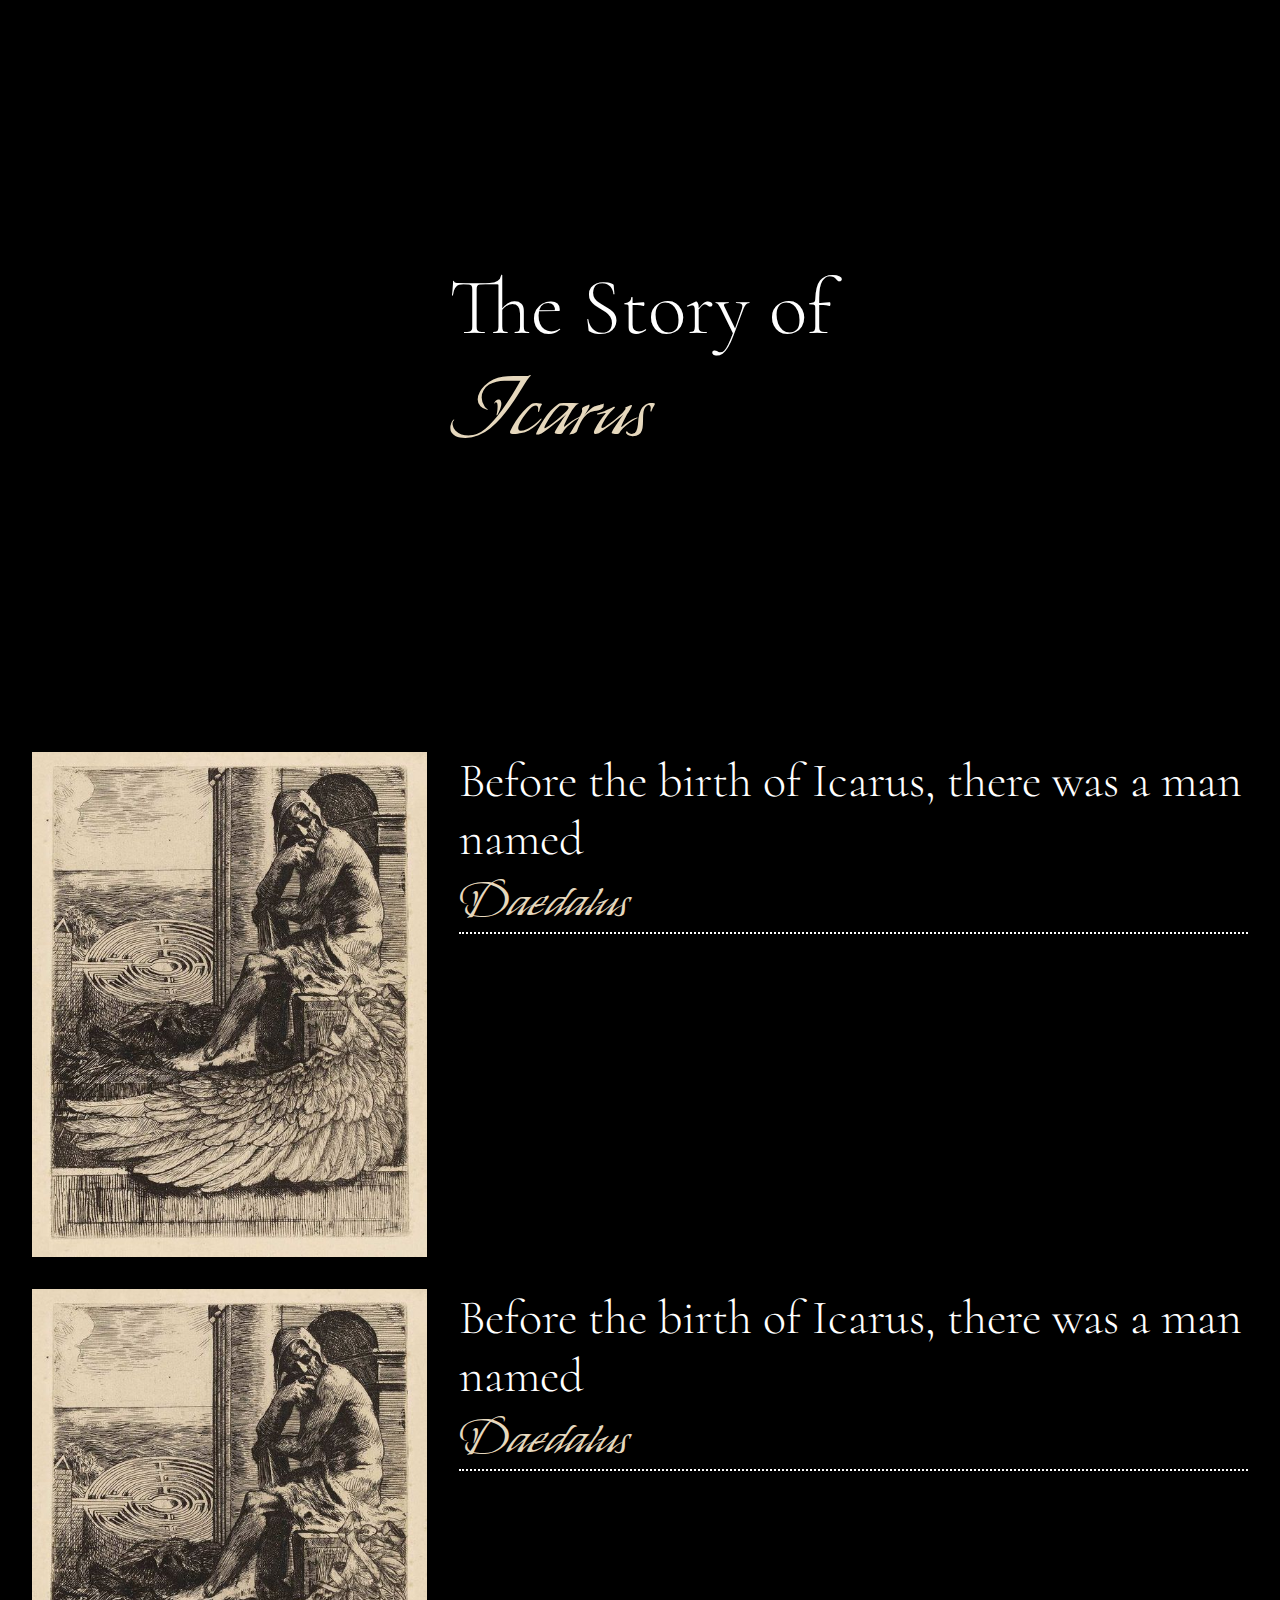
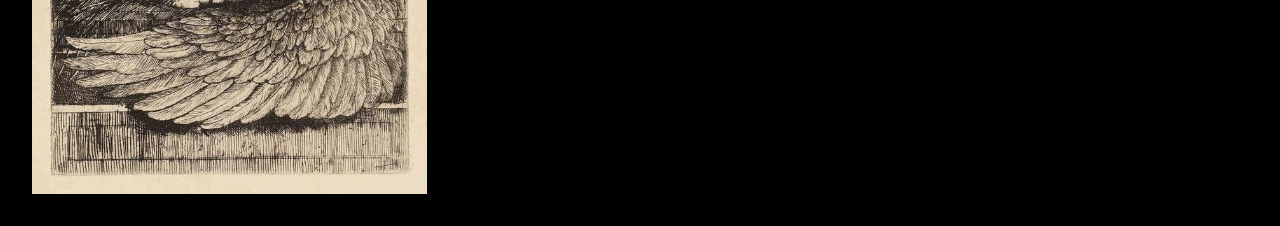
==== index2.html @ dcc7a5ae "some structural edits" ====
<!DOCTYPE html>
<html lang="en">
<head>
    <meta charset="UTF-8">
    <meta name="viewport" content="width=device-width, initial-scale=1.0">

    <link rel="preconnect" href="https://fonts.googleapis.com">
    <link rel="preconnect" href="https://fonts.gstatic.com" crossorigin>
    <link href="https://fonts.googleapis.com/css2?family=Cormorant:ital,wght@0,300..700;1,300..700&display=swap" rel="stylesheet">

    <link rel="preconnect" href="https://fonts.googleapis.com">
    <link rel="preconnect" href="https://fonts.gstatic.com" crossorigin>
    <link href="https://fonts.googleapis.com/css2?family=My+Soul&display=swap" rel="stylesheet">

    <link rel="stylesheet" href="css/style2.css">

    <title>The Story of Icarus</title>
</head>
<body>

    <div class="container">

        <div class="hero">
            
            <div class="the-story">
                <h1>The Story of</h1>
                <h2>Icarus</h2>
            </div>

        </div>

        <div class="section">
            <div class="section-child"><img src="images/daedalus.jpeg"></div>
            <div class="section-child">
                <div class="dotted">
                <p>Before the birth of Icarus, there was a man named</p>
                <p class="alt">Daedalus</p>
                </div>
            </div>

            <div class="section-child"><img src="images/daedalus.jpeg"></div>
            <div class="section-child">
                <div class="dotted">
                <p>Before the birth of Icarus, there was a man named</p>
                <p class="alt">Daedalus</p>
                </div>
            </div>
        </div>

    </div>

</body>

</html>
---- css/style2.css ----
body {
    margin: 0;
    color: #FFFFFF;
    background-color: black;
}

.hero {
    height: 80vh;
    background-color: black;
    display: grid;
    place-content: center; /*start, center, end (shorthand for justify-content with align-content)*/
    margin-bottom: 2em;
}

.dotted { 
    border-bottom: #FFFFFF 2px dotted;
  }

.the-story{
    h1 {
        font-family: "Cormorant", serif;
        font-weight: 300;
        font-size: 5em;
        color: #FFFFFF;
        margin: 0;
    }

    h2 {
        font-family: "My Soul", cursive;
        font-weight: 300;
        font-size: 5em;
        color: #E6D8BD;
        margin: 0;
    }
}

.section {
    display: grid;
    /*grid-template-columns: 25% 75%;*/
    grid-template-columns: 1fr 2fr;
    gap: 2em;
    margin: 2em;
  }
  
  .section-child {
    min-height: 1em;
    /*background-color: #d6d6d6;*/
    img {
        width: 100%;
        height: auto;
        display: block;
    }
    p {
        font-family: "Cormorant", serif;
        font-weight: 300;
        font-size: 3em;
        color: #FFFFFF;
        margin: 0;
    }
    p.alt {
        font-family: "My Soul", cursive;  
        color: #E6D8BD; 
    }
  }

  @media only screen and (max-width: 720px){
    .section {
        grid-template-columns: 1fr;
      }

      .the-story{
        h1 {
            font-size: 3em;
        }
    
        h2 {
            font-size: 3em;
        }
    }

  }
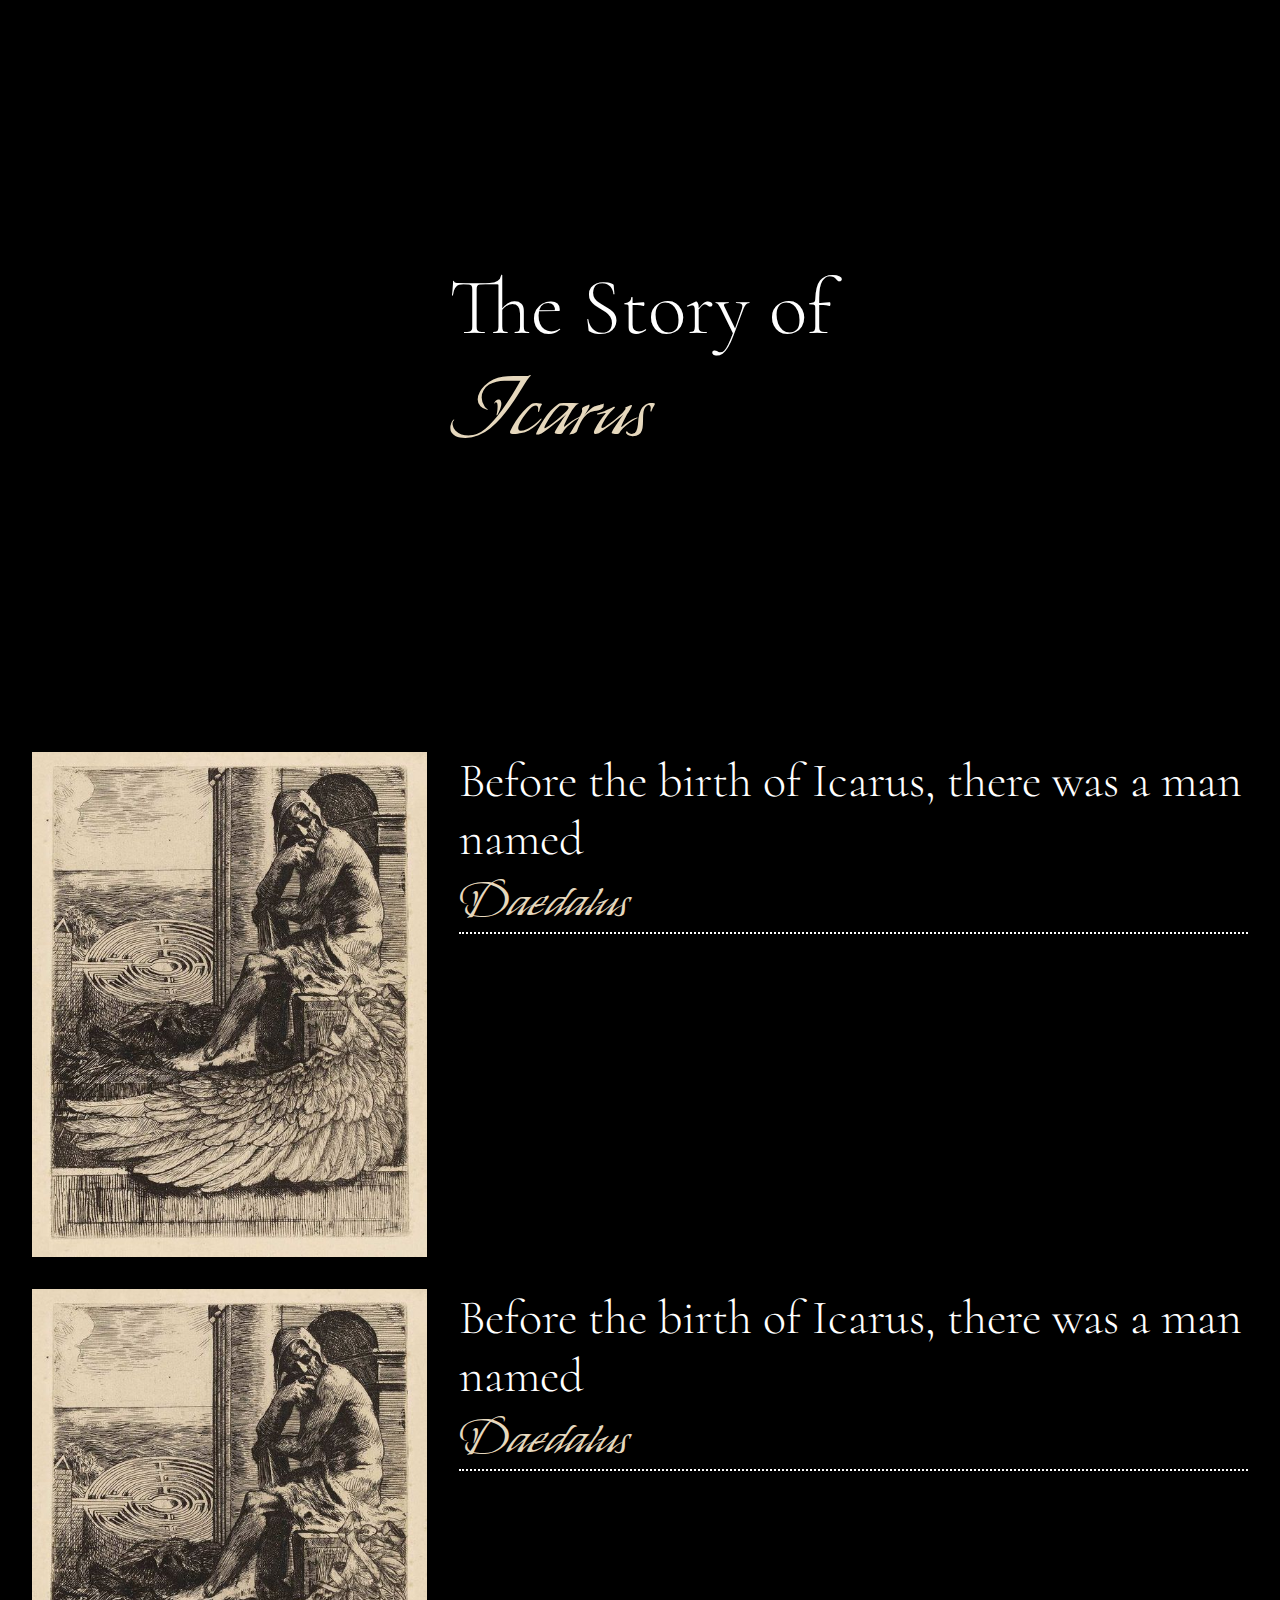
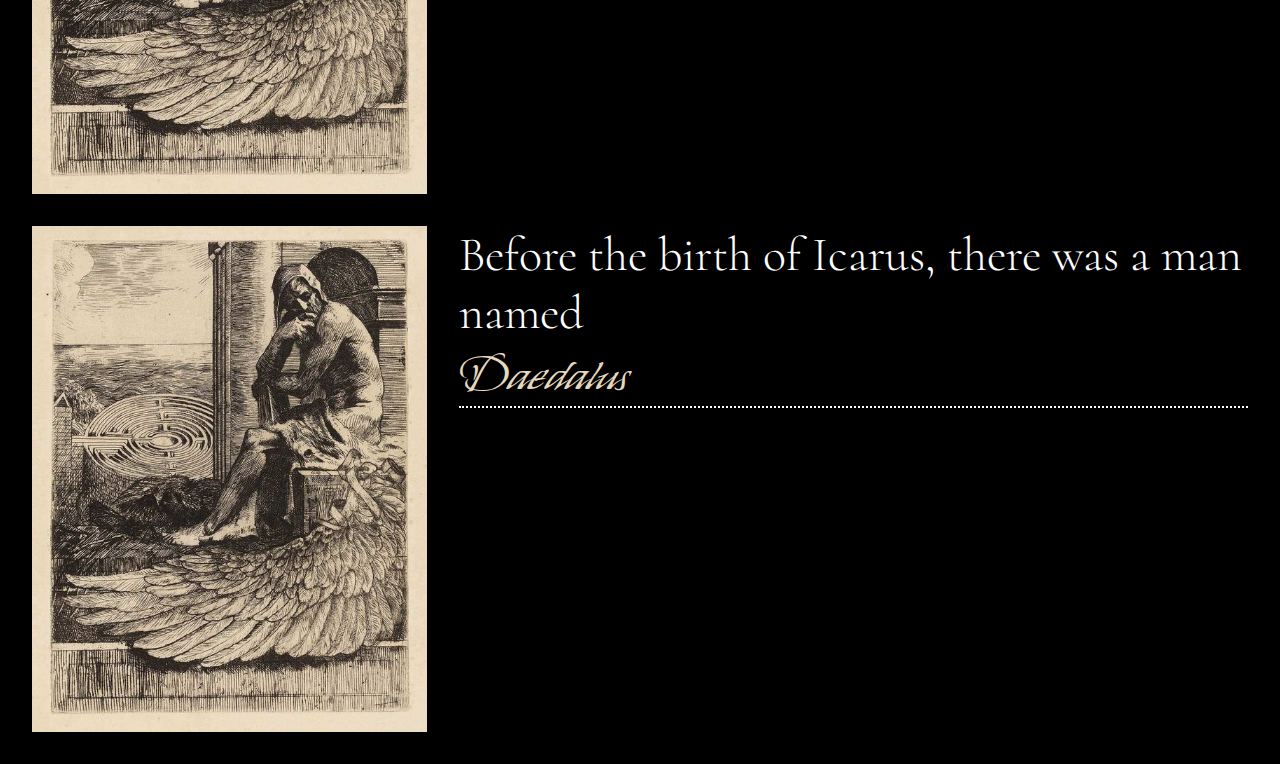
==== commit a297a726: "update" ====
--- a/index2.html
+++ b/index2.html
@@ -45,6 +45,14 @@
                 <p class="alt">Daedalus</p>
                 </div>
             </div>
+
+            <div class="section-child"><img src="images/daedalus.jpeg"></div>
+            <div class="section-child">
+                <div class="dotted">
+                <p>Before the birth of Icarus, there was a man named</p>
+                <p class="alt">Daedalus</p>
+                </div>
+            </div>
         </div>
 
     </div>
--- a/css/style2.css
+++ b/css/style2.css
@@ -7,6 +7,7 @@
 .hero {
     height: 80vh;
     background-color: black;
+    background-image: url();
     display: grid;
     place-content: center; /*start, center, end (shorthand for justify-content with align-content)*/
     margin-bottom: 2em;
